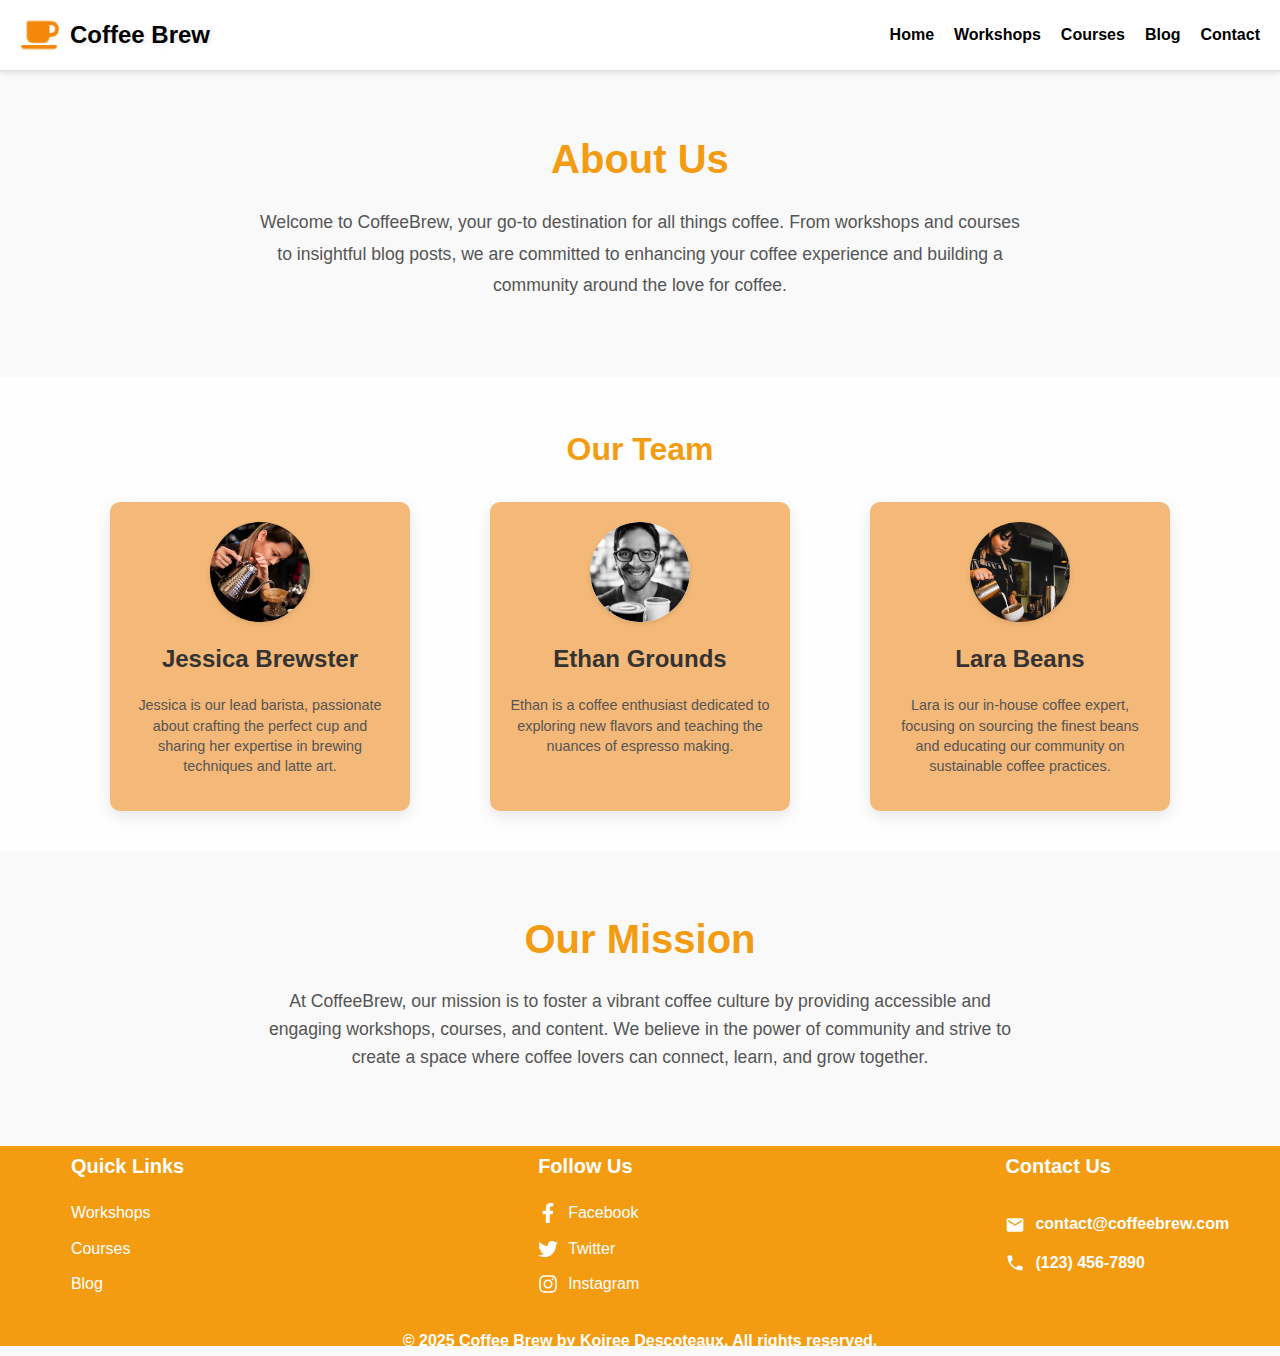
==== about.html @ d33d43e6 "Centered team cards and updated CSS for better alignment" ====
<!DOCTYPE html>
<html lang="en">
<head>
    <meta charset="UTF-8">
    <meta name="viewport" content="width=device-width, initial-scale=1.0">
    <link rel="stylesheet" href="../styles/global.css">
    <link rel="stylesheet" href="../styles/about.css">
</head>
<body>
    <header>
        <!-- Navigation -->
        <div class="about-nav-bar">
            <div class="nav-bar-title">
                <img src="img/Icon coffee.jpeg" alt="Coffee Brew Logo" class="logo">
                Coffee Brew
            </div>
            <nav class="about-navigation">
                <ul class="nav-links">
                    <li><a href="#">Home</a></li>
                    <li><a href="#">Workshops</a></li>
                    <li><a href="#">Courses</a></li>
                    <li><a href="#">Blog</a></li>
                    <li><a href="#">Contact</a></li>
                </ul>
            </nav>
        </div>
    </header>

    <main>
        <!-- Intro Section -->
        <section class="about-intro">
            <h1>About Us</h1>
            <p>Welcome to CoffeeBrew, your go-to destination for all things coffee. From workshops and courses to insightful blog posts, we are committed to enhancing your coffee experience and building a community around the love for coffee.</p>
        </section>

        <!-- Team Section -->
        <section class="about-team">
            <h2>Our Team</h2>
            <div class="team-members">
                <div class="team-card">
                    <img src="img/about-1.jpg" alt="Jessica Brewster">
                    <h3>Jessica Brewster</h3>
                    <p>Jessica is our lead barista, passionate about crafting the perfect cup and sharing her expertise in brewing techniques and latte art.</p>
                </div>
                <div class="team-card">
                    <img src="img/about-2.jpg" alt="Ethan Grounds">
                    <h3>Ethan Grounds</h3>
                    <p>Ethan is a coffee enthusiast dedicated to exploring new flavors and teaching the nuances of espresso making.</p>
                </div>
                <div class="team-card">
                    <img src="img/about-3.jpg" alt="Lara Beans">
                    <h3>Lara Beans</h3>
                    <p>Lara is our in-house coffee expert, focusing on sourcing the finest beans and educating our community on sustainable coffee practices.</p>
                </div>
            </div>
        </section>

        <!-- Mission Section -->
        <section class="about-mission">
            <h1>Our Mission</h1>
            <p>
                At CoffeeBrew, our mission is to foster a vibrant coffee culture by providing accessible 
                and engaging workshops, courses, and content. We believe in the power of community and 
                strive to create a space where coffee lovers can connect, learn, and grow together.
            </p>
        </section>
    </main>

<!-- Footer Section -->
<footer>
    <div class="footer-links">
        <!-- Quick Links Section -->
        <div class="quick-links">
            <h3>Quick Links</h3>
            <ul>
                <li><a href="workshop.html">Workshops</a></li>
                <li><a href="courses.html">Courses</a></li>
                <li><a href="blog.html">Blog</a></li>
            </ul>
        </div>
        <!-- Social Links Section -->
        <div class="social-links">
            <h3>Follow Us</h3>
            <ul>
                <li>
                    <img src="img/facebook-f.svg" alt="Facebook Icon" class="social-icon">
                    <a href="#">Facebook</a>
                </li>
                <li>
                    <img src="img/twitter.svg" alt="Twitter Icon" class="social-icon">
                    <a href="#">Twitter</a>
                </li>
                <li>
                    <img src="img/instagram.svg" alt="Instagram Icon" class="social-icon">
                    <a href="#">Instagram</a>
                </li>
            </ul>
        </div>
        <!-- Contact Links Section -->
        <div class="contact-links">
            <h3>Contact Us</h3>
            <!-- Email Section -->
            <div class="contact-email">
                <img src="img/email.svg" alt="Email Icon" class="contact-icon">
                <p>contact@coffeebrew.com</p>
            </div>
            <!-- Phone Section -->
            <div class="contact-phone">
                <img src="img/phone.svg" alt="Phone Icon" class="contact-icon">
                <p>(123) 456-7890</p>
            </div>
        </div>
    </div>
    <p>&copy; 2025 Coffee Brew by Koiree Descoteaux. All rights reserved.</p>
</footer>
</body>
<html>
---- styles/global.css ----
/*==================================================================== */
                            /* Global Styles */
/*==================================================================== */
  * {
    margin: 0;
    padding: 0;
    box-sizing: border-box; /* Ensure consistent box model for all elements */
}

/* Body Styles */
body {
    font-family: Arial, Helvetica, sans-serif; /* Set default font */
    line-height: 1.6; /* Standardize line height for readability */
    color: #333; /* Default text color */
    background-color: #f9f9f9; /* Light background for contrast */
}

/* Typography */
h1, h2, h3 {
    margin-bottom: 20px; /* Add consistent space below headings */
    line-height: 1.4; /* Adjust line height for better spacing */
}

h2, h3 {
    padding-top: 10px; /* Add vertical spacing above headings */
    padding-bottom: 10px; /* Add vertical spacing below headings */
    color: #333; /* Dark gray for headings */
}

p {
    margin-bottom: 15px; /* Add spacing below paragraphs */
    line-height: 1.8; /* Improve text readability */
}

/* Image */
img {
    max-width: 100%; /* Ensure images don't overflow their containers */
    display: block; /* Remove inline spacing below images */
}

/*==================================================================== */
                            /* UTILITIES */
/*==================================================================== */

/* Layout: Container Styles */
.container {
    width: 80%;
    margin-left: auto;
    margin-right: auto;
}

/* ================= */
/* FLEX CONTAINER */
/* ================= */

.flex-container {
    display: flex;               /* Enable Flexbox */
    flex-direction: wrap;         /* Align child elements ( blog and courses) in a row and wrap to the next row */
    justify-content: space-between; /* Even space between blog and courses */
    align-items: flex-start;     /* Align items to the top */
    gap: 20px;                   /* Add spacing between sections */
    padding: 20px;               /* Add padding inside the container */
    margin-top: 20px;            /* Adds spacing above the blog cards */
}

/* =================================== */
/* SHARED BORDERS, SHADOWS AND SPACING */
/* =================================== */

/* Borders, Shadow and Spacing Utilities (Shared Styling for Individual Blog Posts and Courses) */
.border-b {
    flex: 1; /* Allow equal spacing between items */
    max-width: 30%; /* Ensure each post takes up one-third of the row */
    background-color: white; /* White background for posts */
    border: 1px solid #ddd; /* Add light border */
    border-radius: 8px; /* Rounded corners */
    padding: 20px; /* Add padding inside */
    margin-bottom: 20px; /* Adds spacing between blocks */
    box-shadow: 0 2px 5px rgba(0, 0, 0, 0.1); /* Subtle shadow */
    text-align: left; /* Align content to the left */
}

/* ================= */
/* BASE BUTTON CLASS*/
/* ================= */

.btn {
    display: inline-block;        /* Makes the element behave like a button */
    color: white;                /* White text color */
    padding: 10px 15px;          /* Button padding */
    margin-bottom: 10px;         /* Adds spacing below the button */
    text-decoration: none;       /* Removes underline from links */
    text-transform: uppercase;   /* Makes all text uppercase */
    font-size: 12px;             /* Sets the font size */
    font-weight: bold;
    letter-spacing: 2px;         /* Adds spacing between letters */
    border-radius: 4px;          /* Rounded button corners */
    background-color: rgba(0, 0, 0, 0.6); /* Semi-transparent background */
    transition: background-color 0.3s ease, color 0.3s ease, border-color 0.3s ease; /* Smooth hover effect */
}

/* Specific Buttons Colors */
.btn-signin-join {
    background-color:#f39c12; /* Orange background */
    color: white;
    border: 2px solid white
}

/* Hover Effects  (Applies to Both Buttons) */
.btn-signin-join:hover {
    background-color: #dcdcdc; /* Light gray background on hover */
    color: black; /* Black text for better readability */
    border-color: yellow; /* Black on hover*/
}

/* Active/Clicked Effect */
.btn-signin-join:active {
    background-color: #a9a9a9; /* Darker gray background */
    color: white; /* White text on active */
    border-color: #f39c12; /* Orange border*/
}

/* ====================== */
/* NAVIGATION BAR STYLING */
/* ====================== */

/* Navigation Bar */
.nav-bar {
    display: flex; /* Enable Flexbox for layout */
    justify-content: space-between; /* Space out items horizontally */
    align-items: center; /* Vertically align items */
    background-color: white; /* White background */
    color: black; /* Black text color */
    padding: 15px 20px; /* Add padding for spacing */
    border-bottom: 1px solid #ddd; /* Add a light gray border */
    font-size: 1.2em; /* Slightly larger font size */
}
.nav-bar-title {
    font-size: 1.2em; /
    font-weight: ; /* Keep bold styling */
    margin: 0;
    text-shadow: 2px 2px 5px rgba(0, 0, 0, 0.1); /* Shadow for readability */
    color: black; /* Ensure text is black */
}

/* Navigation Links */
.nav-links {
    display: flex; /* Enable Flexbox for links */
    list-style: none; /* Remove bullet points */
    gap: 20px; /* Space between links */
    margin: 0;
    padding: 0;
}

.nav-links li {
    margin: 0;
}

.nav-links a {
    text-decoration: none; /* Remove underline */
    color: black; /* Black links */
    font-size: 1em;
    font-weight: normal;
    transition: color 0.3s ease; /* Smooth hover effect */
}

.nav-links a:hover {
    color: #f39c12; /* Orange hover effect */
}

/* Buttons in Navigation Bar */
.nav-buttons {
    display: flex; /* Enable Flexbox for buttons */
    gap: 10px; /* Space between buttons */
}

.btn-signin-join {
    display: inline-block; /* Makes buttons inline */
    padding: 10px 15px; /* Add padding inside buttons */
    font-size: 0.9em; /* Adjust font size */
    border-radius: 4px; /* Rounded corners */
    text-decoration: none; /* Remove underline */
    color: white; /* White text */
    background-color: #f39c12; /* Orange background */
    border: 2px solid white; /* White border */
    transition: background-color 0.3s ease, color 0.3s ease; /* Smooth hover effect */
}

.btn-signin-join:hover {
    background-color: #dcdcdc; /* Light gray background */
    color: black; /* Black text on hover */
}

.btn-signin-join:active {
    background-color: #a9a9a9; /* Darker gray background on active */
    color: white; /* White text on active */
}

/* ================= */
/* FOOTER STYLING */
/* ================= */
footer {
    background-color: #000; /* Black background */
    color: white; /* White text */
    text-align: center; /* Center-align content */
    padding: 20px 0; /* Add vertical spacing */
    margin-top: 20px; /* Add space above the footer */
}

/* Footer Navigation */
.footer-nav ul {
    list-style: none; /* Remove bullet points */
    padding: 0;
    margin: 10px 0; /* Add spacing around the list */
}

.footer-nav ul li {
    display: inline; /* Display links in a row */
    margin: 0 15px; /* Add spacing between links */
}

.footer-nav ul li a {
    color: white; /* White link text */
    text-decoration: none; /* Remove underline */
    font-size: 14px; /* Adjust font size */
    text-transform: uppercase; /* Uppercase letters */
}

.footer-nav ul li a:hover {
    color: #f39c12; /* Change color on hover */
}

/* Footer Copyright */
footer p {
    margin-top: 10px; /* Add spacing above the text */
    font-size: 12px; /* Slightly smaller font for copyright */
    color: #ccc; /* Light gray color for subtlety */
}
---- styles/about.css ----
/* ============================================ */
/* General Styles */
/* ============================================ */

body {
    font-family: Arial, Helvetica, sans-serif; /* I chose a clean, sans-serif font to keep the design simple and professional. */
    line-height: 1.6; /* This improves text readability by giving more space between lines. */
    color: #333; /* I picked a dark gray for the text color because it's easier on the eyes than pure black. */
    margin: 0; /* I removed any default margin so I can have full control over the layout. */
    background-color: #f9f9f9; /* The light gray background gives a subtle contrast and keeps the page soft-looking. */
}

/* ============================================ */
/* Navigation Bar */
/* ============================================ */

.about-nav-bar {
    display: flex; /* Flexbox makes it easy to align items horizontally. */
    justify-content: space-between; /* I spaced out the title and navigation links to opposite ends of the bar. */
    align-items: center; /* This vertically aligns the logo and links, so everything looks neat. */
    padding: 15px 20px; /* Adding padding here ensures the content isn’t squished against the edges. */
    background-color: #fff; /* A white background helps the navigation bar stand out. */
    border-bottom: 1px solid #ddd; /* This subtle border adds a clean separation from the rest of the page. */
    box-shadow: 0 2px 5px rgba(0, 0, 0, 0.1); /* A slight shadow makes the bar appear elevated for a modern look. */
}

/* ============================================*/
/* Navigation Bar Title */
/* ============================================*/

.nav-bar-title {
    display: flex; /* Flexbox ensures that the logo and text stay next to each other. */
    align-items: center; /* I aligned the logo and text vertically to keep the title looking clean. */
    font-size: 1.5em; /* The font size is increased to make the site name noticeable. */
    font-weight: bold; /* I made the title bold to emphasize branding. */
    color: black; /* Black text makes the title readable on a white background. */
}

/* Logo Styles */
.nav-bar-title .logo {
    width: 40px; /* I fixed the width of the logo so it stays consistent across the site. */
    height: 40px; /* Matching the height ensures the logo doesn’t look stretched. */
    margin-right: 10px; /* This gives breathing room between the logo and the text. */
}

/* ============================================ */
/* Navigation Links */
/* ============================================ */

.nav-links {
    list-style: none; /* I removed the default bullets from the list for a cleaner look. */
    display: flex; /* Flexbox helps align the links horizontally. */
    gap: 20px; /* I added spacing between each link to make navigation easier to read. */
}

.nav-links li a {
    text-decoration: none; /* No underlines to keep the design modern and minimalistic. */
    color: black; /* I used black text to keep it simple and professional. */
    font-weight: bold; /* Bold links ensure they stand out. */
    transition: color 0.3s ease; /* This adds a smooth hover effect for better interactivity. */
}

.nav-links li a:hover {
    color: #f39c12; /* The hover color matches the brand's orange theme. */
}

/* ============================================ */
/* Intro Section */
/* ============================================ */

.about-intro {
    text-align: center; /* I centered the content to make it look neat and focused. */
    padding: 40px 20px; /* The padding ensures the content has breathing room. */
    margin: 20px auto; /* This centers the intro section horizontally on the page. */
    max-width: 800px; /* I constrained the width to improve readability, especially on larger screens. */
    background: none; /* I left the background transparent so it blends seamlessly with the page. */
    border: none; /* Removing borders ensures the section looks clean and simple. */
    box-shadow: none; /* No shadows are necessary since this is a flat section. */
}

.about-intro h1 {
    margin-bottom: 20px; /* Adding space below the title makes it visually distinct from the paragraph. */
    color: #f39c12; /* The orange color ties into the brand and draws attention to the title. */
    font-size: 2.5em; /* A larger font size makes the title stand out. */
}

.about-intro p {
    font-size: 1.1em; /* This font size is slightly larger than normal text for better readability. */
    color: #555; /* A lighter gray for the text ensures it’s easy on the eyes. */
}

/* ============================================ */
/* Team Section */
/* ============================================ */

.about-team {
    padding: 40px 20px; /* I added padding to give space between the section content and its edges. */
    background-color: #fefefe; /* A white background creates a clean and professional look. */
    text-align: center; /* Center-aligning makes the section feel organized and welcoming. */
}

.about-team h2 {
    color: #f39c12; /* The orange color ensures the section title catches the user's attention. */
    font-size: 2em; /* A prominent font size for the title ensures it stands out. */
    margin-bottom: 20px; /* I added spacing below the title to separate it from the team cards. */
}

.team-members {
    display: flex; /* Flexbox makes arranging the team cards horizontally easy. */
    justify-content: center; /* I spaced out the cards evenly to avoid clutter. */
    flex-wrap: wrap; /* Wrapping ensures the cards stack nicely on smaller screens. */
    gap: 80px; /* Adding gaps improves the spacing between team cards. */
}

.team-card {
    background-color: #f4b878; /* A soft orange color complements the brand’s theme. */
    border-radius: 10px; /* Rounded corners give the cards a friendly and modern look. */
    box-shadow: 0 5px 15px rgba(0, 0, 0, 0.1); /* Shadows add depth and make the cards pop. */
    padding: 20px; /* Padding ensures the content inside the card doesn’t feel cramped. */
    max-width: 300px; /* I constrained the width to maintain consistency across all cards. */
    text-align: center; /* Center-aligning the content makes the cards look tidy. */
    display: flex;
    flex-direction: column;
    align-items: center;
}

.team-card img {
    width: 100px; /* I set a fixed size for the images to ensure uniformity. */
    height: 100px; /* Matching the width keeps the images perfectly circular. */
    border-radius: 60%; /* This creates a circular profile picture style. */
    margin-bottom: 10px; /* Space below the image helps separate it from the name. */
    object-fit: cover; /* Ensures the images don’t get distorted when resized. */
    box-shadow: 0 2px 5px rgba(0, 0, 0, 0.1); /* A slight shadow gives the images a polished look. */
}

.team-card h3 {
    color: #333; /* A neutral dark gray ensures the text is readable. */
    font-size: 1.5em; /* The larger font size gives prominence to the team member's name. */
    margin-bottom: 10px; /* Space below the name separates it from the bio text. */
}

.team-card p {
    font-size: 0.9em; /* A slightly smaller font size ensures the bio fits neatly within the card. */
    color: #555; /* A lighter gray for the text keeps it readable without overwhelming the card. */
    line-height: 1.4;
}

/* ============================================ */
/* Mission Section */
/* Here, I styled the mission section to match the "About Us" styling. */
/* ============================================ */

.about-mission {
    text-align: center; /* I center-aligned the content to keep it visually balanced. */
    padding: 40px 20px; /* I added padding to give the section breathing room. */
    margin: 20px auto; /* I centered the section horizontally on the page. */
    max-width: 800px; /* I constrained the width so the text stays easy to read. */
    background: none; /* I removed any background color to keep it clean. */
    border: none; /* I removed borders for a minimalistic look. */
    box-shadow: none; /* I took away any shadows to match the clean design. */
}

.about-mission h1 {
    margin-bottom: 20px; /* I added space below the title to separate it from the text. */
    color: #f39c12; /* I used orange to make the title pop and align with the theme. */
    font-size: 2.5em; /* I made the title large so it grabs attention. */
    text-align: center; /* I centered the title to keep the design cohesive. */
}

.about-mission p {
    font-size: 1.1em; /* I set the font size to ensure the text is easy to read. */
    color: #555; /* I used a softer gray for the text to avoid harsh contrasts. */
    line-height: 1.6; /* I increased line spacing to improve readability. */
}
/* ============================================ */
/* Footer Styles */
/* Here, I styled the footer to make it visually appealing and functional. */
/* ============================================ */
footer {
    position: relative; /* I used relative positioning to maintain flexibility within the layout. */
    background-color: #f39c12; /* I chose an orange background to match the branding. */
    color: white; /* I set the text color to white for contrast. */
    height: 200px; /* I set the height to 200px to create enough space for all footer content. */
    width: 100%; /* The footer spans the full width of the page. */
    bottom: 0; /* I positioned the footer at the bottom of the viewport. */
    display: flex; /* I used flexbox for the footer layout. */
    flex-direction: column; /* I stacked footer content vertically. */
    justify-content: center; /* I centered the items vertically within the footer. */
    align-items: center; /* I centered the items horizontally. */
    padding: 0px; /* I removed unnecessary padding. */
}

/* Shared Text Styling for Footer Links */
/* I grouped these styles to apply consistent formatting across all text in the footer. */
footer p,
.footer ul li a,
.quick-links p,
.quick-links ul li a,
.social-links ul li a,
.contact-email p,
.contact-phone p {
    font-size: 16px; /* I set a standard font size for readability. */
    font-family: Arial, sans-serif; /* I chose a clean, sans-serif font for a modern look. */
    color: white; /* I used white text to ensure contrast against the orange background. */
}
/* ============================================ */
/* Footer Links Section */
/* I used Flexbox to evenly space out the Quick Links, Follow Us, and Contact Us sections. */
/* ============================================ */
.footer-links {
    display: flex; /* I used Flexbox for layout alignment. */
    justify-content: space-between; /* I spread sections evenly across the footer. */
    align-items: flex-start; /* I aligned sections to the top of the container. */
    padding: 10px; /* I added spacing inside the container for a balanced look. */
    max-width: 1200px; /* I limited the total width for better alignment. */
    margin: 0 auto; /* I centered the footer links within the page. */
    flex-wrap: wrap; /* I allowed sections to wrap on smaller screens. */
    gap: 330px; /* I added spacing between each section to create balance. */
}
/* Individual Footer Section Styling */
/* I ensured all footer sections are evenly spaced and aligned. */
.footer-links > div {
    flex: 1; /* Each section takes up equal space. */
    padding: 10px; /* I added consistent padding inside each section. */
    text-align: left; /* I aligned text to the left for consistency. */
}

/* Footer Section Titles */
/* I emphasized the section titles to differentiate them from the content below. */
.footer-links h3 {
    margin-bottom: 10px; /* I added space below the titles to separate them from the content. */
    font-size: 20px; /* I increased the font size for emphasis. */
    font-weight: bold; /* I made the titles bold for visibility. */
    font-family: Arial, sans-serif; /* I used the same font as the body text for consistency. */
    color: white; /* I ensured the titles contrast well with the background. */
}

/* Footer Lists */
.footer-links ul {
    list-style: none; /* Remove bullet points from lists */
    padding: 0; /* Remove default padding */
    margin: 0; /* Remove default margin */
}

.footer-links p{
    text-decoration: none; /* Remove underline from links */
}
.footer-links ul li a {
    text-decoration: none; /* Remove underline from links */
    transition: color 0.3s ease; /* Add smooth hover effect */
}

/* Footer Link Hover Effect */
.footer-links ul li a:hover {
    color: #333; /* Change to dark gray on hover for readability */
}

/* ============================================ */
/* Quick Links Section */
/* I styled the Quick Links section to display the links clearly and neatly. */
/* ============================================ */
.quick-links ul {
    list-style: none; /* I removed bullet points from the list. */
    padding: 0; /* I eliminated default padding. */
    margin: 0; /* I removed unnecessary margin. */
    text-align: left; /* I aligned the text to the left for readability. */
}

.quick-links ul li {
    margin-bottom: 10px; /* I added space below each list item for better spacing. */
}

.quick-links ul li a {
    text-decoration: none; /* I removed the underline from the links. */
    transition: color 0.3s ease; /* I added a smooth hover effect for the links. */
}

.quick-links ul li a:hover {
    color: #333; /* I changed the text color on hover to a dark gray for interactivity. */
}

/* ============================================ */
/* Social Links Section */
/* I styled the social links section with icons and text neatly aligned. */
/* ============================================ */
.social-links .social-icon {
    width: 20px; /* I adjusted the size of the icons. */
    height: 20px;
    margin-right: 10px; /* I added space between the icon and the text. */
    vertical-align: middle; /* I aligned the icon with the text. */
}

.social-links ul {
    list-style: none; /* I removed bullet points. */
    padding: 0;
    margin: 0;
}

.social-links ul li {
    display: flex; /* I displayed the icon and text in a row. */
    align-items: center; /* I vertically aligned the icon and text. */
    margin-bottom: 10px; /* I added spacing between each social link. */
}

.social-links ul li a {
    text-decoration: none; /* I removed underlines. */
    transition: color 0.3s ease; /* I added a smooth hover effect. */
}

.social-links ul li a:hover {
    color: #333; /* I changed the text color to dark gray on hover. */
}

/* ============================================ */
/* Contact Links Section */
/* I styled the contact links section for neat alignment and spacing. */
/* ============================================ */
.contact-links {
    display: flex; /* I used Flexbox for layout. */
    flex-direction: column; /* I stacked items vertically. */
    gap: 10px; /* I added spacing between each contact link. */
}

/* Individual Contact Link Styling */
/* I aligned the icons and text for the email and phone sections. */
.contact-links div {
    display: flex; /* I aligned the icon and text in a row. */
    align-items: center; /* I vertically aligned the items. */
    gap: 10px; /* I added space between the icon and the text. */
}

/* Email and Phone Icon Styling */
.contact-email img,
.contact-phone img {
    width: 20px; /* I adjusted the size of the icons. */
    height: 20px;
}

/* Email and Phone Text Styling */
.contact-email p,
.contact-phone p {
    margin: 0; /* I removed unnecessary margins. */
}

/* ============================================ */
/* Footer Copyright Section */
/* I styled the copyright text at the bottom of the footer. */
/* ============================================ */
footer p {
    margin-top: 0px; /* I removed extra space above the text. */
    font-weight: bold; /* I made the text bold for emphasis. */
    text-align: center; /* I aligned the text to the center. */
}
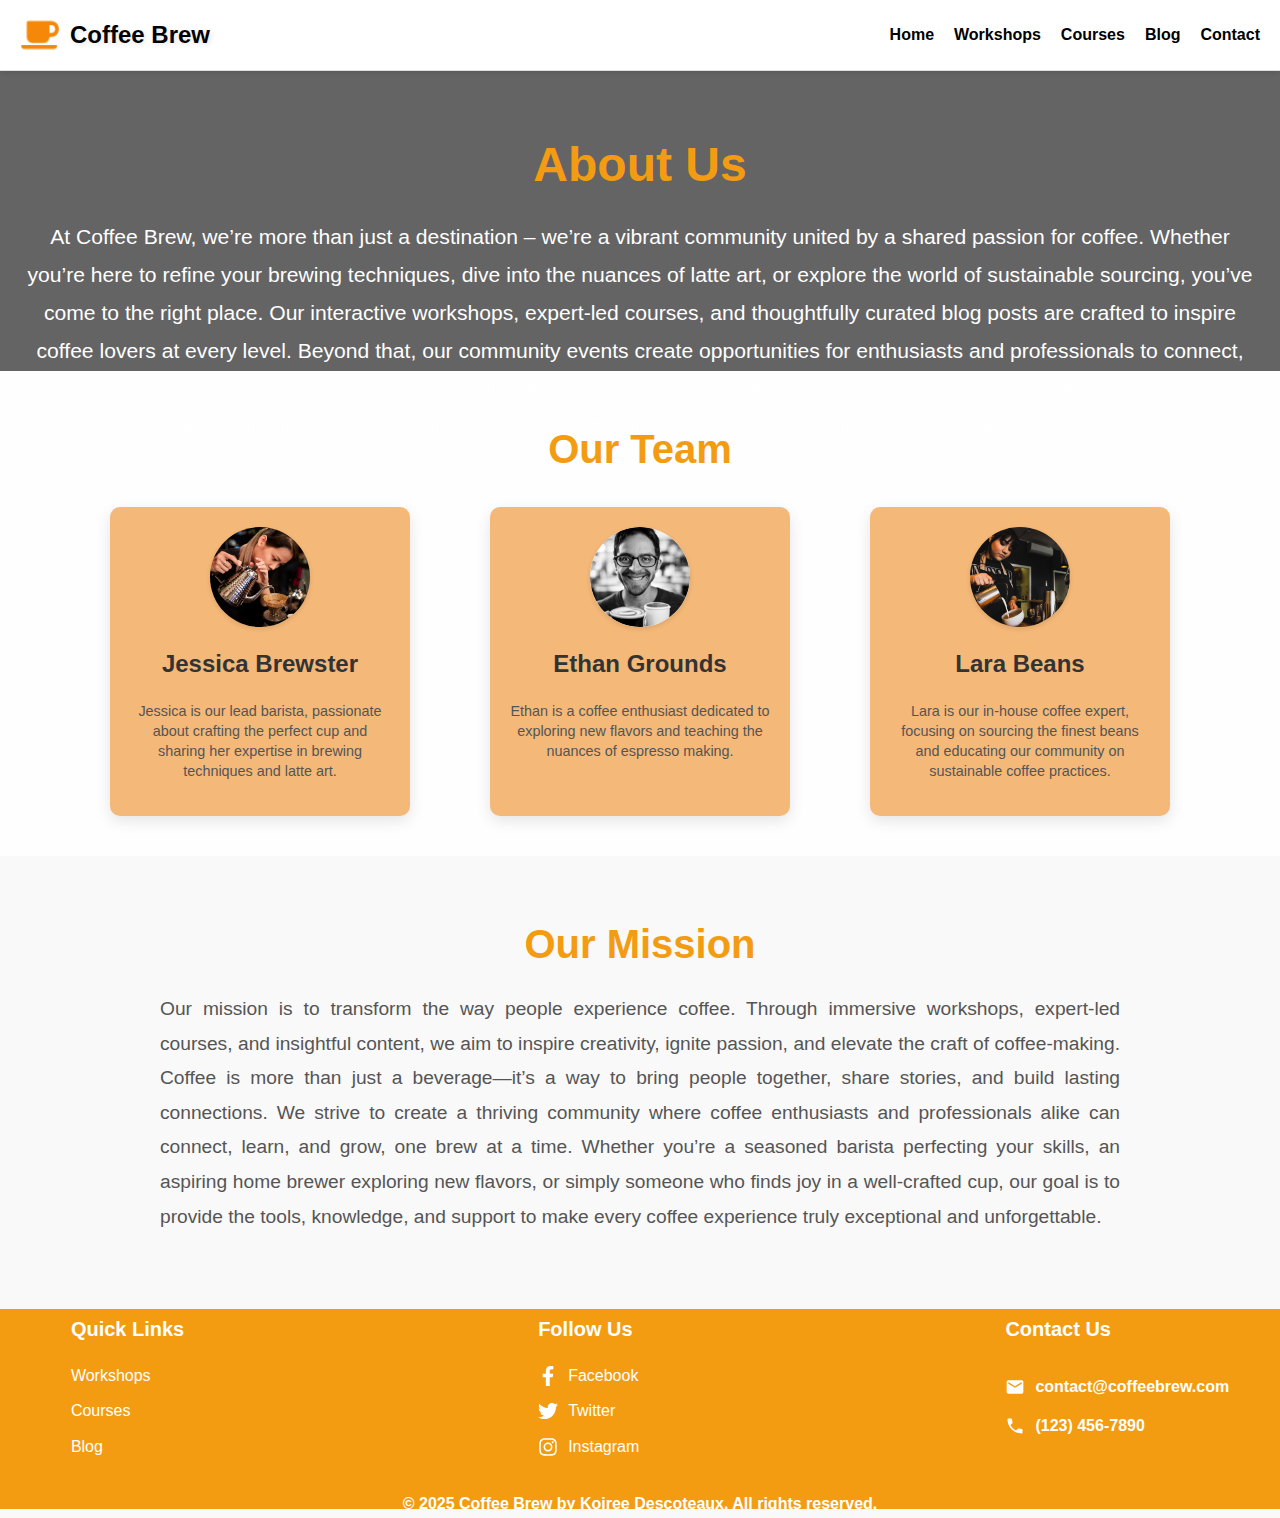
==== commit 8175aa4e: "Updated about page: added background image using CSS and optimized layout" ====
--- a/about.html
+++ b/about.html
@@ -9,12 +9,12 @@
 <body>
     <header>
         <!-- Navigation -->
-        <div class="about-nav-bar">
+        <div class="about-nav-bar">         <!-- Navigation Container-->
             <div class="nav-bar-title">
                 <img src="img/Icon coffee.jpeg" alt="Coffee Brew Logo" class="logo">
                 Coffee Brew
             </div>
-            <nav class="about-navigation">
+            <nav class="about-navigation"> <!-- Navigation Menu-->
                 <ul class="nav-links">
                     <li><a href="#">Home</a></li>
                     <li><a href="#">Workshops</a></li>
@@ -30,7 +30,7 @@
         <!-- Intro Section -->
         <section class="about-intro">
             <h1>About Us</h1>
-            <p>Welcome to CoffeeBrew, your go-to destination for all things coffee. From workshops and courses to insightful blog posts, we are committed to enhancing your coffee experience and building a community around the love for coffee.</p>
+            <p>At Coffee Brew, we’re more than just a destination – we’re a vibrant community united by a shared passion for coffee. Whether you’re here to refine your brewing techniques, dive into the nuances of latte art, or explore the world of sustainable sourcing, you’ve come to the right place. Our interactive workshops, expert-led courses, and thoughtfully curated blog posts are crafted to inspire coffee lovers at every level. Beyond that, our community events create opportunities for enthusiasts and professionals to connect, share stories, and celebrate the art and culture of coffee. Together, we’re creating a space where learning, creativity, and the joy of coffee come to life. Every cup has a story, and at Coffee Brew, we’re here to help you brew yours, one sip at a time.</p>
         </section>
 
         <!-- Team Section -->
@@ -59,9 +59,7 @@
         <section class="about-mission">
             <h1>Our Mission</h1>
             <p>
-                At CoffeeBrew, our mission is to foster a vibrant coffee culture by providing accessible 
-                and engaging workshops, courses, and content. We believe in the power of community and 
-                strive to create a space where coffee lovers can connect, learn, and grow together.
+                Our mission is to transform the way people experience coffee. Through immersive workshops, expert-led courses, and insightful content, we aim to inspire creativity, ignite passion, and elevate the craft of coffee-making. Coffee is more than just a beverage—it’s a way to bring people together, share stories, and build lasting connections. We strive to create a thriving community where coffee enthusiasts and professionals alike can connect, learn, and grow, one brew at a time. Whether you’re a seasoned barista perfecting your skills, an aspiring home brewer exploring new flavors, or simply someone who finds joy in a well-crafted cup, our goal is to provide the tools, knowledge, and support to make every coffee experience truly exceptional and unforgettable.
             </p>
         </section>
     </main>
--- a/styles/about.css
+++ b/styles/about.css
@@ -69,24 +69,31 @@
 /* ============================================ */
 
 .about-intro {
-    text-align: center; /* I centered the content to make it look neat and focused. */
-    padding: 40px 20px; /* The padding ensures the content has breathing room. */
-    margin: 20px auto; /* This centers the intro section horizontally on the page. */
-    max-width: 800px; /* I constrained the width to improve readability, especially on larger screens. */
-    background: none; /* I left the background transparent so it blends seamlessly with the page. */
-    border: none; /* Removing borders ensures the section looks clean and simple. */
-    box-shadow: none; /* No shadows are necessary since this is a flat section. */
+    position: relative; /* I used relative positioning because it allows me to control the layout inside this section, like the overlay effect, without affecting other elements on the page. */
+    text-align: center; /* I centered the text because it gives the section a clean, professional look. */
+    padding: 60px 20px; /* I added padding to ensure there’s enough space around the content so it doesn’t feel cramped. */
+    margin: 0 auto; /* This centers the entire section horizontally within the page. */
+    width: 100%; /* I set the width to 100% to make sure this section spans across the entire page. */
+    height: 300px; /* I gave it a fixed height so it has a consistent size across different screens. */
+    color: #fff; /* I made the text color white so it stands out against the darker overlay and background image. */
+    font-size: 1.2em; /* I increased the font size slightly to make the text more readable. */
+    background-image: url('../img/about-4.svg'); /* This is where I applied the background image directly. It makes updates easier and keeps my HTML clean. */
+    background-size: center; /* I used 'center' here to ensure the most important part of the image is visible within the section. */
+    background-position: center center; /* I positioned the image right in the middle of the section, both horizontally and vertically, to create a balanced look. */
+    z-index: 1; /* I set the z-index to make sure this section appears above other elements on the page, like background layers. */
+    /* Overlay effect */
+    box-shadow: inset 0 0 0 1000px rgba(0, 0, 0, 0.6); /* This adds a semi-transparent dark overlay to the section, helping the text stand out while still showing the background image. */
 }
 
 .about-intro h1 {
-    margin-bottom: 20px; /* Adding space below the title makes it visually distinct from the paragraph. */
-    color: #f39c12; /* The orange color ties into the brand and draws attention to the title. */
-    font-size: 2.5em; /* A larger font size makes the title stand out. */
+    margin-bottom: 20px; /* I added some space below the title to separate it visually from the paragraph. */
+    color: #f39c12; /* I chose orange for the title because it matches the brand and draws attention to it. */
+    font-size: 2.5em; /* I made the title larger to make it stand out as the main focus of this section. */
 }
 
 .about-intro p {
-    font-size: 1.1em; /* This font size is slightly larger than normal text for better readability. */
-    color: #555; /* A lighter gray for the text ensures it’s easy on the eyes. */
+    font-size: 1.1em; /* This font size makes the paragraph easier to read without being too small or too large. */
+    color: white; /* I kept the paragraph text white for good contrast against the background. */
 }
 
 /* ============================================ */
@@ -101,7 +108,7 @@
 
 .about-team h2 {
     color: #f39c12; /* The orange color ensures the section title catches the user's attention. */
-    font-size: 2em; /* A prominent font size for the title ensures it stands out. */
+    font-size: 2.5em; /* A prominent font size for the title ensures it stands out. */
     margin-bottom: 20px; /* I added spacing below the title to separate it from the team cards. */
 }
 
@@ -151,10 +158,10 @@
 /* ============================================ */
 
 .about-mission {
-    text-align: center; /* I center-aligned the content to keep it visually balanced. */
+    text-align: justify; /* I changed the text alignment to "justify" so the text stretches out and aligns neatly on both sides, similar to the "About Us" section. */
     padding: 40px 20px; /* I added padding to give the section breathing room. */
     margin: 20px auto; /* I centered the section horizontally on the page. */
-    max-width: 800px; /* I constrained the width so the text stays easy to read. */
+    max-width: 1000px; /* I increased the max-width so the text spans wider, resembling the "About Us" section's formatting. */
     background: none; /* I removed any background color to keep it clean. */
     border: none; /* I removed borders for a minimalistic look. */
     box-shadow: none; /* I took away any shadows to match the clean design. */
@@ -168,10 +175,11 @@
 }
 
 .about-mission p {
-    font-size: 1.1em; /* I set the font size to ensure the text is easy to read. */
+    font-size: 1.2em; /* I slightly increased the font size for better readability across a wider width. */
     color: #555; /* I used a softer gray for the text to avoid harsh contrasts. */
-    line-height: 1.6; /* I increased line spacing to improve readability. */
-}
+    line-height: 1.8; /* Added more line spacing to maintain readability for a stretched layout. */
+}
+
 /* ============================================ */
 /* Footer Styles */
 /* Here, I styled the footer to make it visually appealing and functional. */
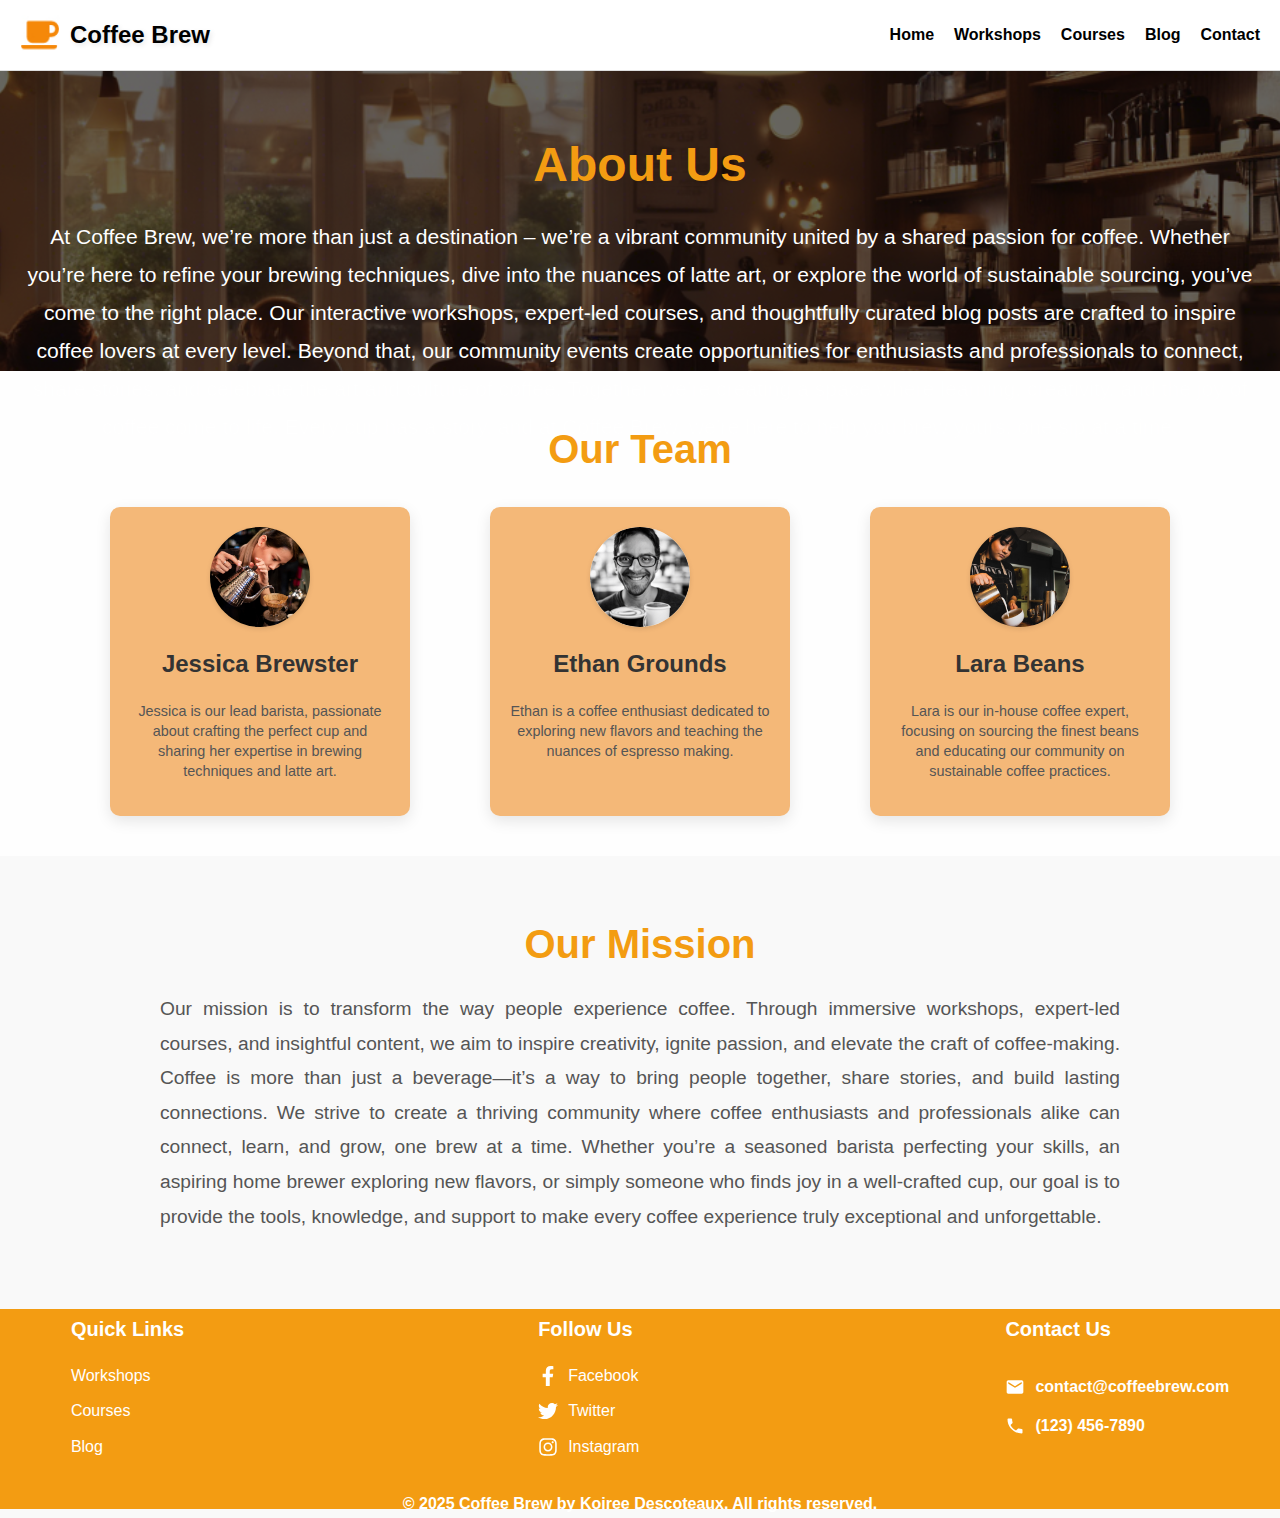
==== commit aadc077b: "Standardized headers across About Us, Home, and Contact pages" ====
--- a/about.html
+++ b/about.html
@@ -16,11 +16,11 @@
             </div>
             <nav class="about-navigation"> <!-- Navigation Menu-->
                 <ul class="nav-links">
-                    <li><a href="#">Home</a></li>
-                    <li><a href="#">Workshops</a></li>
-                    <li><a href="#">Courses</a></li>
-                    <li><a href="#">Blog</a></li>
-                    <li><a href="#">Contact</a></li>
+                    <li><a href="index.html">Home</a></li>
+                    <li><a href="workshop.html">Workshops</a></li>
+                    <li><a href="courses.html">Courses</a></li>
+                    <li><a href="blog.html">Blog</a></li>
+                    <li><a href="contact.html">Contact</a></li>
                 </ul>
             </nav>
         </div>
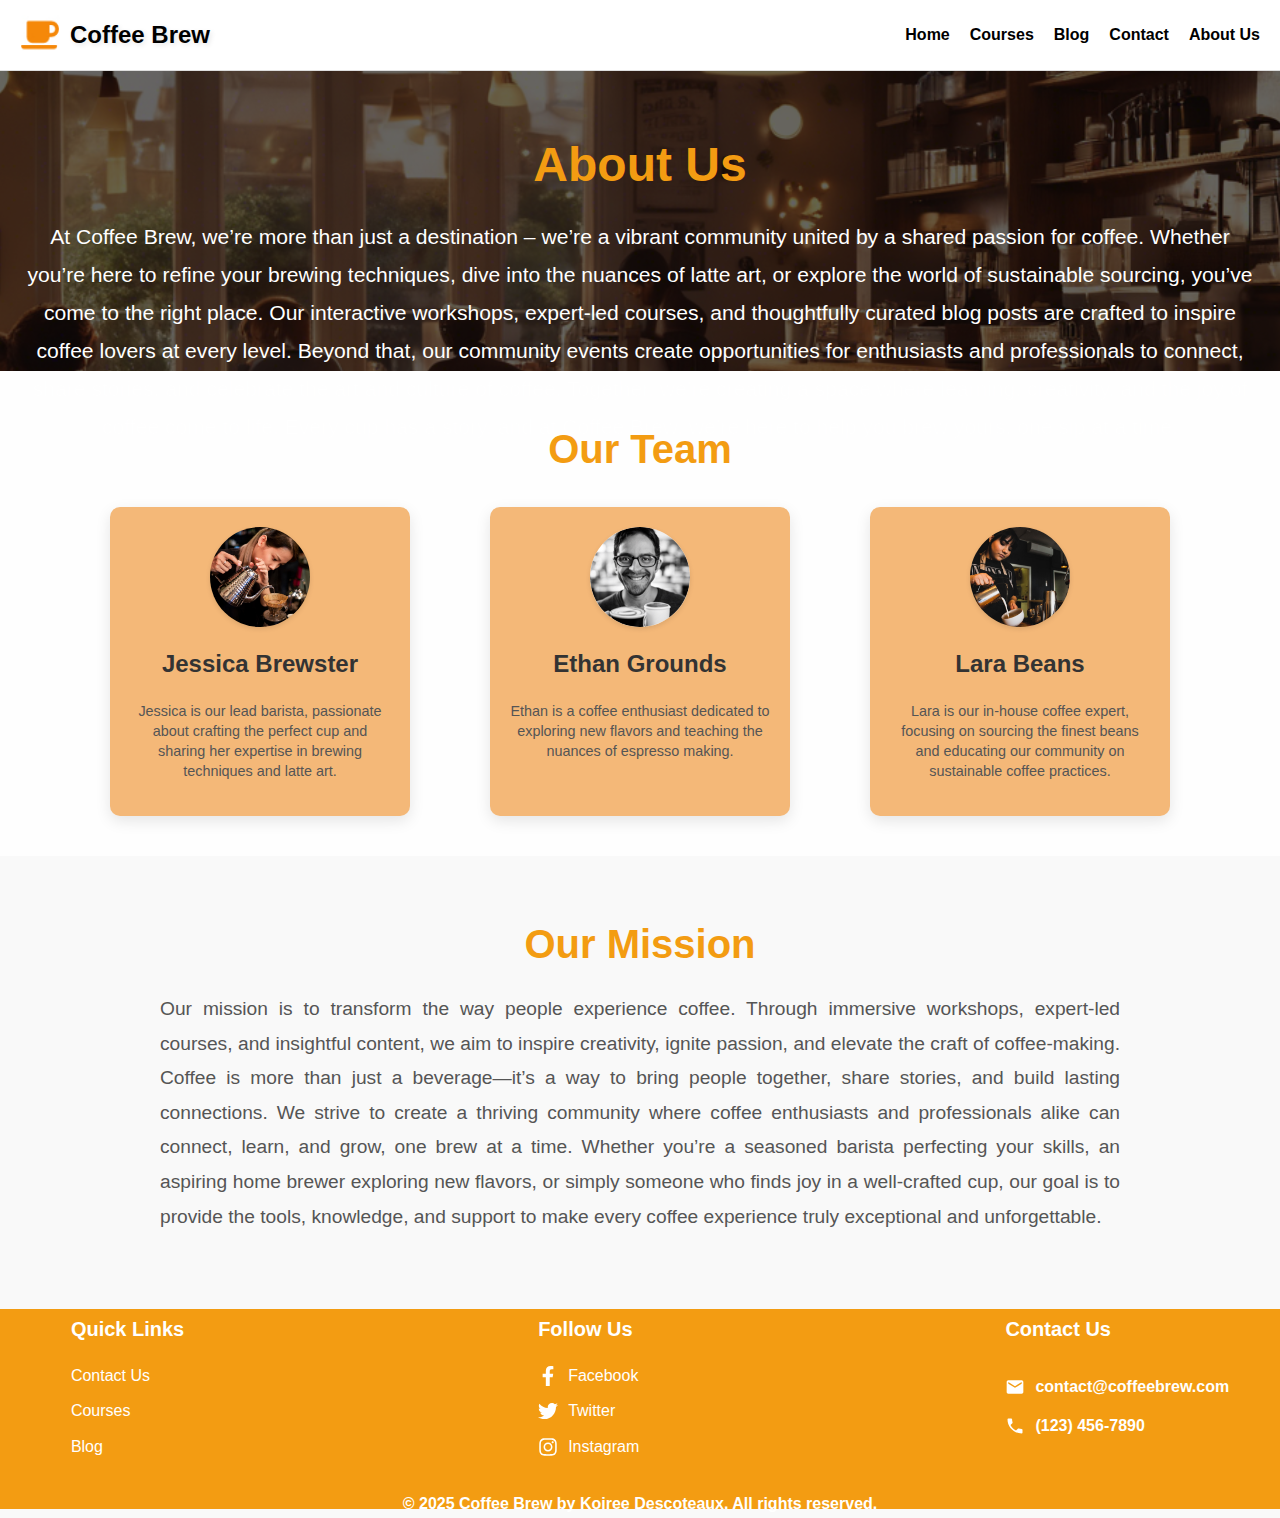
==== commit 7b187e18: "Issues with github push to my remote repository, are not resolved" ====
--- a/about.html
+++ b/about.html
@@ -17,10 +17,10 @@
             <nav class="about-navigation"> <!-- Navigation Menu-->
                 <ul class="nav-links">
                     <li><a href="index.html">Home</a></li>
-                    <li><a href="workshop.html">Workshops</a></li>
                     <li><a href="courses.html">Courses</a></li>
                     <li><a href="blog.html">Blog</a></li>
                     <li><a href="contact.html">Contact</a></li>
+                    <li><a href="About Us.html">About Us</a></li>
                 </ul>
             </nav>
         </div>
@@ -71,7 +71,7 @@
         <div class="quick-links">
             <h3>Quick Links</h3>
             <ul>
-                <li><a href="workshop.html">Workshops</a></li>
+                <li><a href="contact.html">Contact Us</a></li>
                 <li><a href="courses.html">Courses</a></li>
                 <li><a href="blog.html">Blog</a></li>
             </ul>
